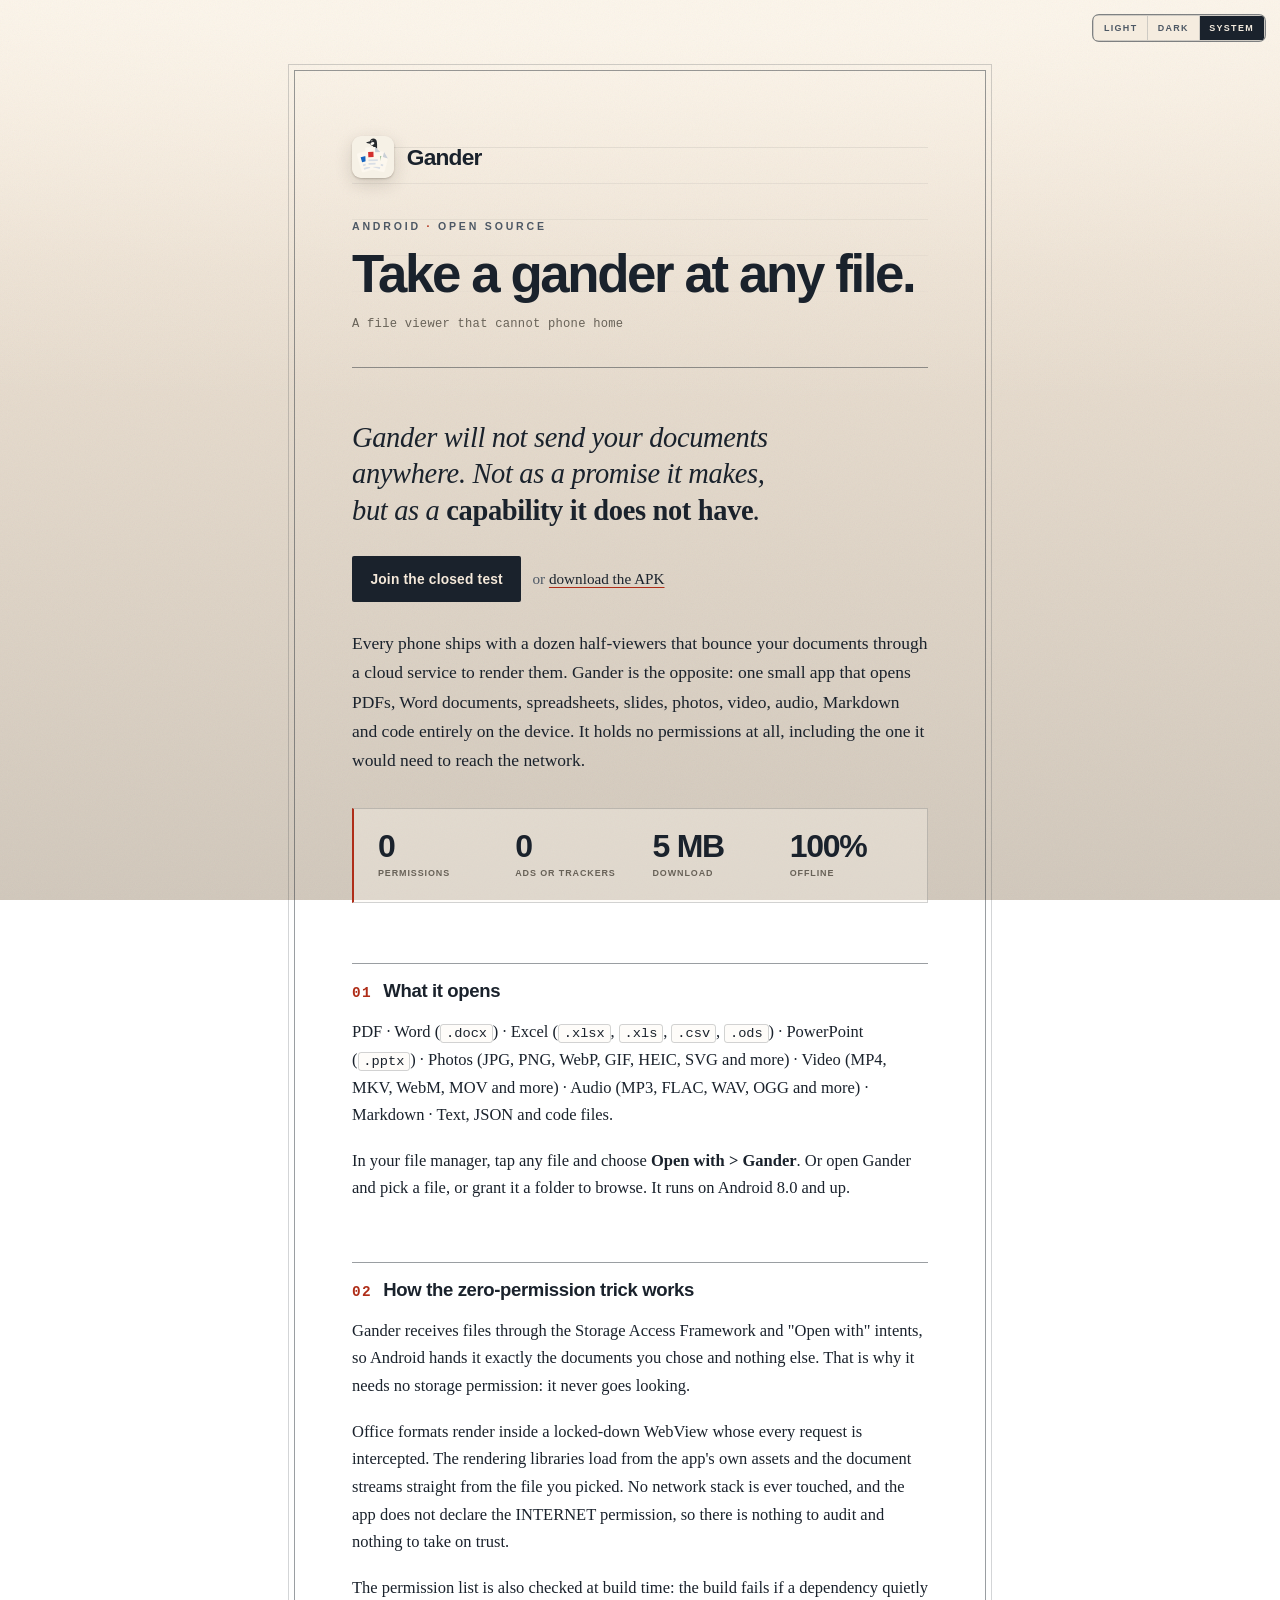
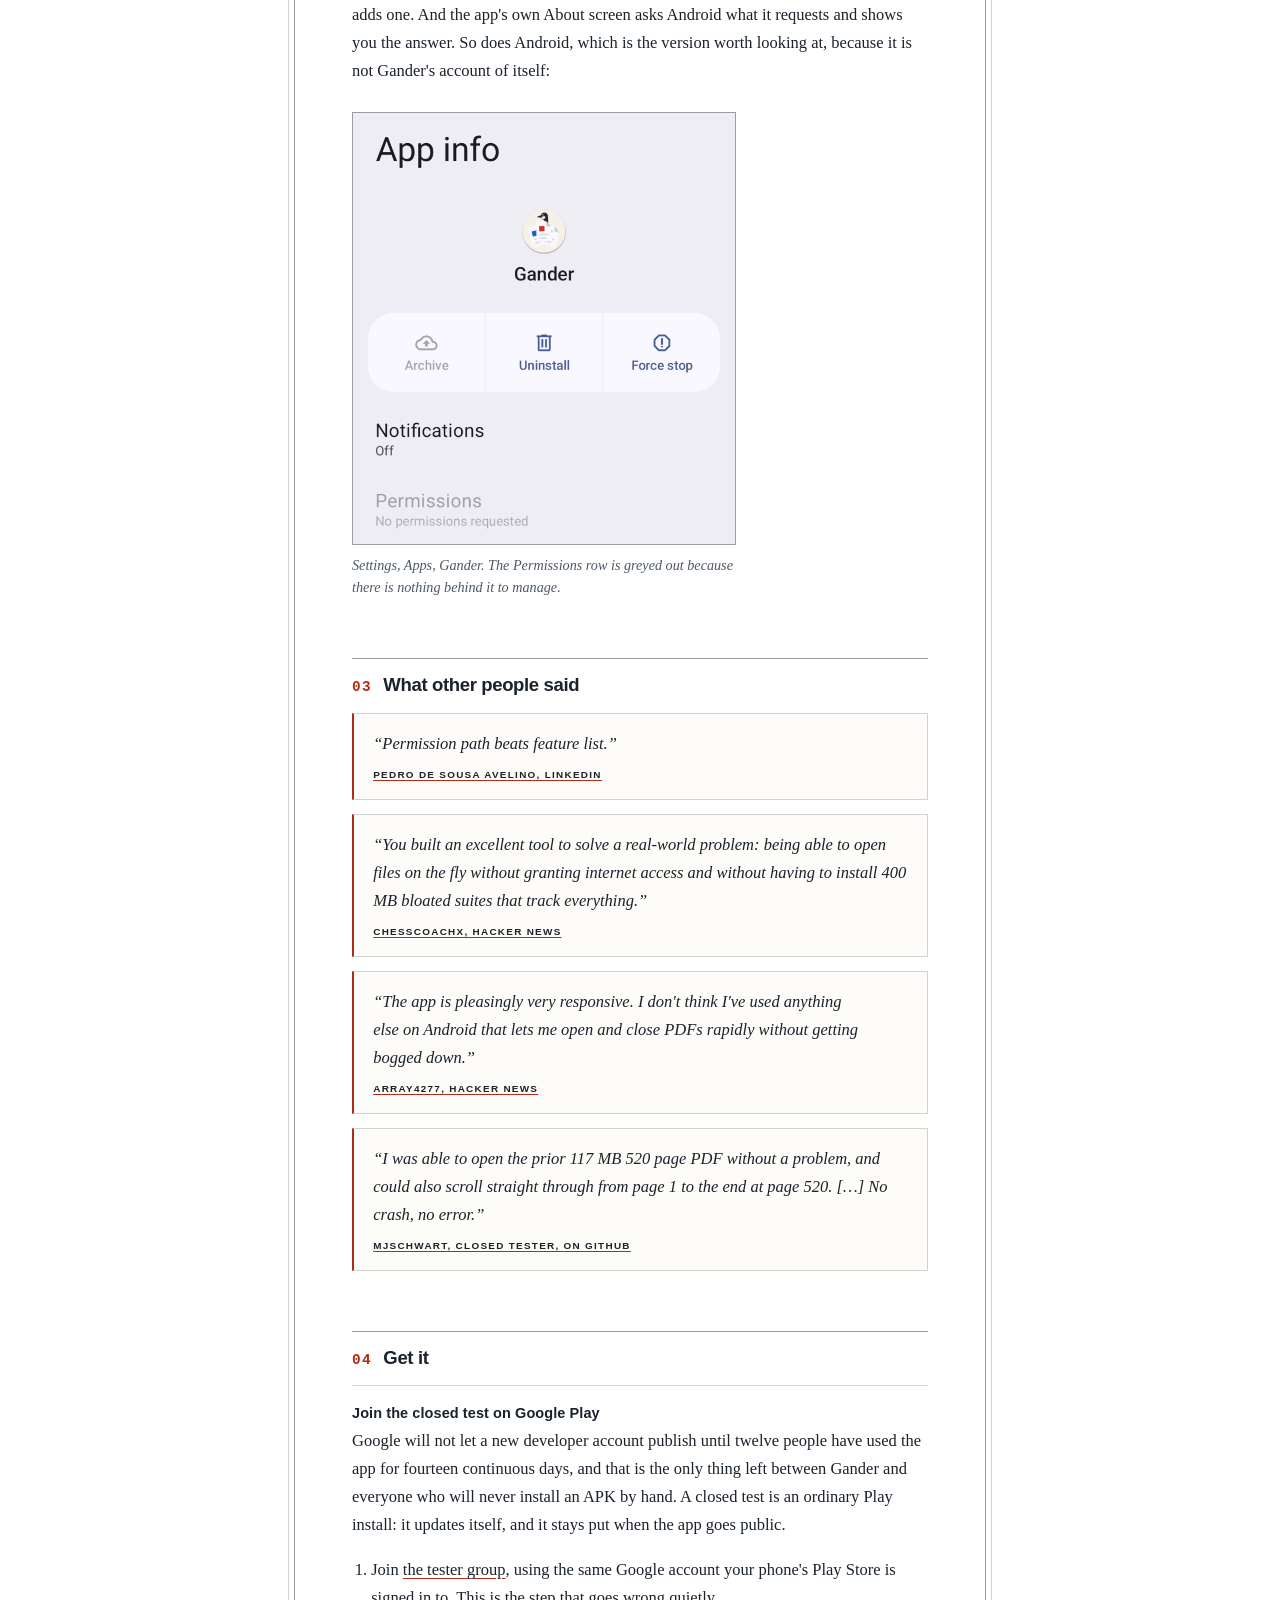
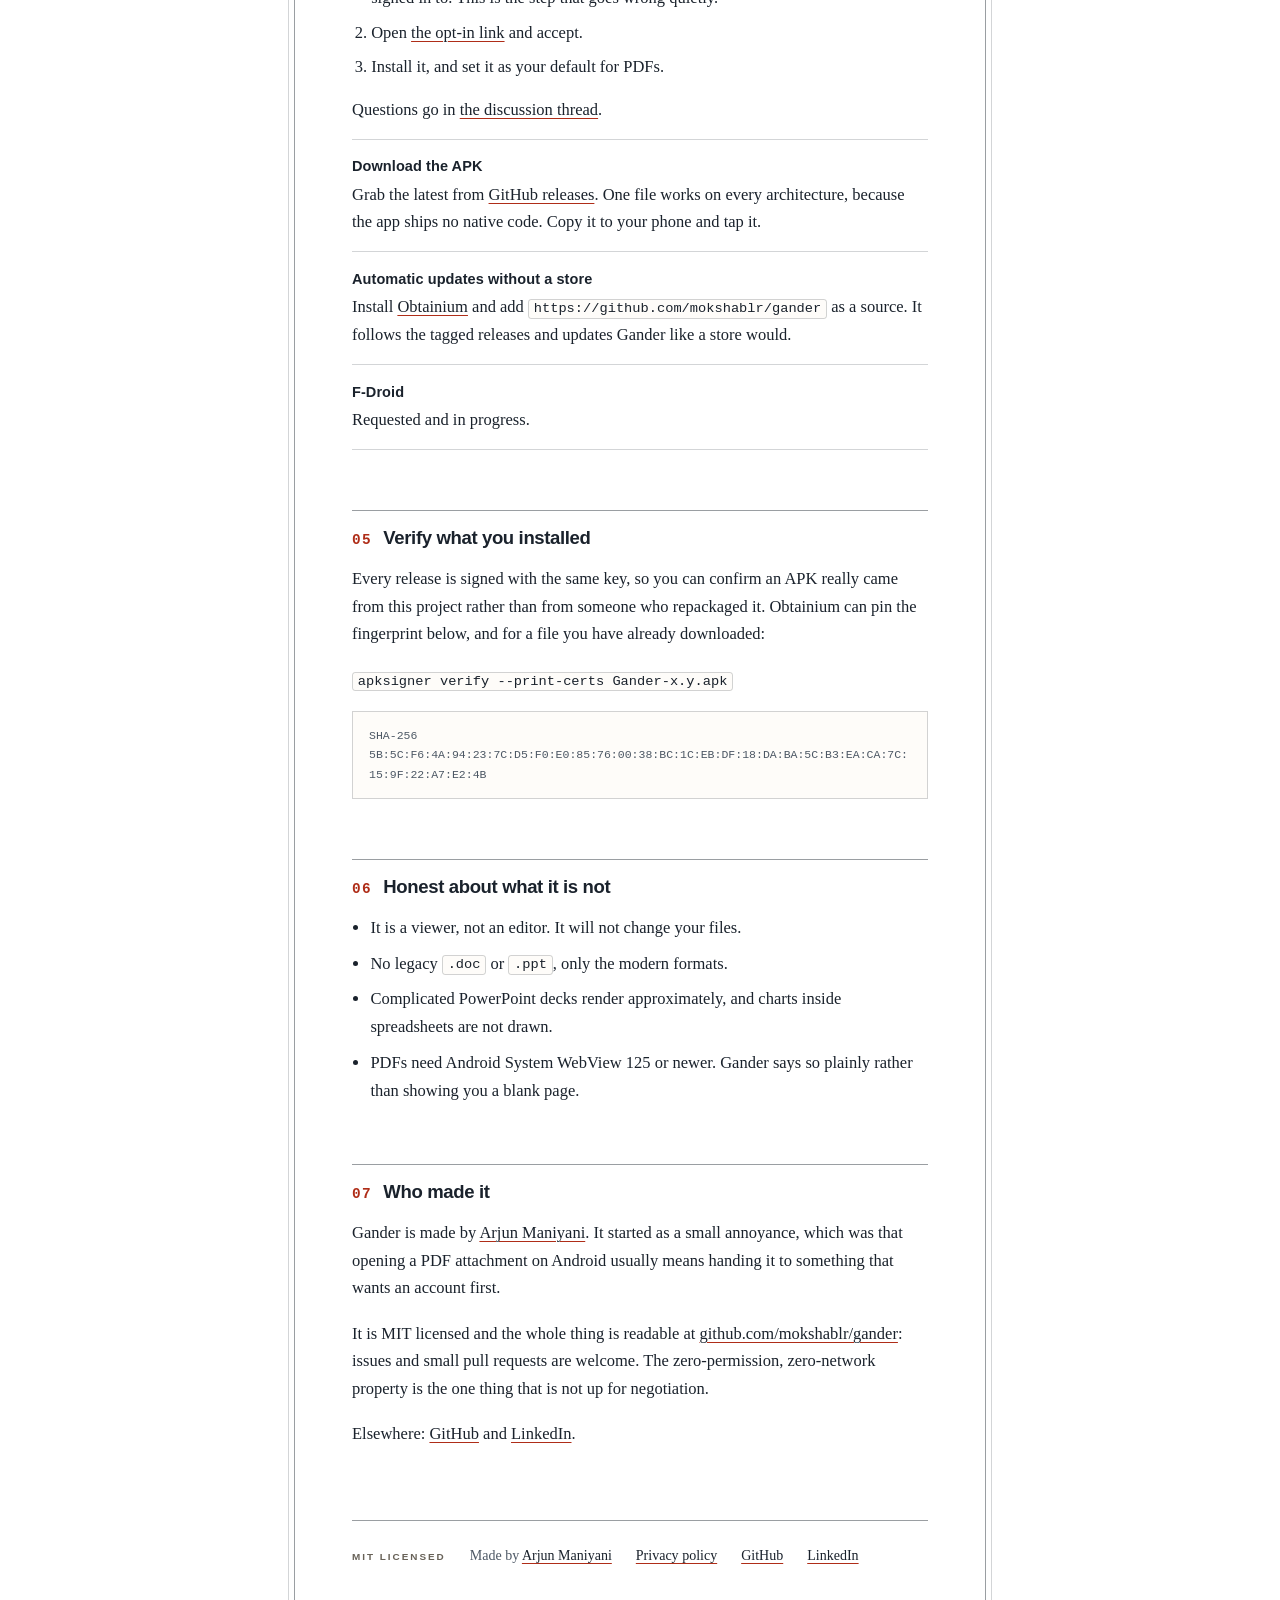
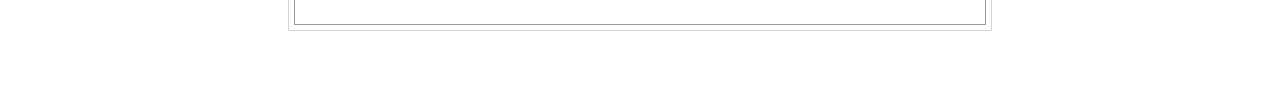
==== docs/index.html @ 634db176 "Bring the tile rendering from main into the test branch # Conflicts: #	.gitignore #	CHANGELOG.md #	a" ====
<!DOCTYPE html>
<html lang="en" data-play="pending">
<head>
<meta charset="utf-8">
<meta name="viewport" content="width=device-width, initial-scale=1">
<title>Gander - offline file viewer for Android</title>
<meta name="description" content="Gander opens PDF, Word, Excel, PowerPoint, photos, video, audio, Markdown and code on Android. Zero permissions, no ads, no trackers, and no internet permission at all.">
<meta name="theme-color" content="#fcf6eb" media="(prefers-color-scheme: light)">
<meta name="theme-color" content="#0f141a" media="(prefers-color-scheme: dark)">
<meta name="author" content="Arjun Maniyani">
<link rel="canonical" href="https://arjun.maniyani.com/gander/">

<meta property="og:type" content="website">
<meta property="og:site_name" content="Gander">
<meta property="og:url" content="https://arjun.maniyani.com/gander/">
<meta property="og:title" content="Gander: take a gander at any file">
<meta property="og:description" content="An offline file viewer for Android. It opens PDF, Word, Excel, PowerPoint, photos, video, audio, Markdown and code on the device. No permissions, and no internet permission at all.">
<meta property="og:image" content="https://arjun.maniyani.com/gander/social-preview.png">
<meta property="og:image:type" content="image/png">
<meta property="og:image:width" content="1280">
<meta property="og:image:height" content="640">
<!-- The alt text deliberately states no download size. That figure is asserted in
     five places already and every one of them has to move together; see the list
     in docs/social-preview.html. This is not becoming a sixth. -->
<meta property="og:image:alt" content="Gander: take a gander at any file. An open source Android viewer for PDF, DOCX, XLSX, PPTX, JPG, MP4, MP3 and Markdown. Zero permissions, no ads or trackers, fully offline.">
<meta name="twitter:card" content="summary_large_image">
<meta name="twitter:title" content="Gander: take a gander at any file">
<meta name="twitter:description" content="An offline file viewer for Android. No permissions, and no internet permission at all.">
<meta name="twitter:image" content="https://arjun.maniyani.com/gander/social-preview.png">
<meta name="twitter:image:alt" content="Gander: take a gander at any file. Zero permissions, no ads or trackers, fully offline.">
<!--
  Served at https://arjun.maniyani.com/gander/. Shares the type, palette and
  printed-sheet frame of privacy.html so the two read as one site, and holds to
  the same rule: no webfonts, no analytics, no external request of any kind. An
  app that ships without the INTERNET permission should not have a home page
  that quietly loads six third-party assets to describe it.

  The JSON-LD is inert data rather than a fetch, so it costs nothing and keeps
  that property. It exists so the authorship is machine-readable: every URL this
  project owns reads "mokshablr", and without this a crawler has no way to tie
  the app to the person who wrote it.

  The og: and twitter: tags above are inert in the same way. The card image is
  fetched by the scraper at LinkedIn or Slack when somebody shares the link, and
  never by a visitor's browser, which loads no image at all until it reaches the
  screenshot in section 02. Both of those files are served from this origin
  rather than hot-linked, so the page still makes no third-party request.
-->
<script type="application/ld+json">
{
  "@context": "https://schema.org",
  "@type": "SoftwareApplication",
  "name": "Gander",
  "description": "Offline file viewer for Android. Opens PDF, Word, Excel, PowerPoint, photos, video, audio, Markdown and code with zero permissions and no internet access.",
  "url": "https://arjun.maniyani.com/gander/",
  "image": "https://arjun.maniyani.com/gander/social-preview.png",
  "applicationCategory": "UtilitiesApplication",
  "operatingSystem": "Android 8.0+",
  "license": "https://opensource.org/licenses/MIT",
  "isAccessibleForFree": true,
  "offers": { "@type": "Offer", "price": "0", "priceCurrency": "USD" },
  "privacyPolicy": "https://arjun.maniyani.com/gander/privacy.html",
  "codeRepository": "https://github.com/mokshablr/gander",
  "author": {
    "@type": "Person",
    "name": "Arjun Maniyani",
    "url": "https://arjun.maniyani.com/",
    "sameAs": ["https://github.com/mokshablr", "https://www.linkedin.com/in/arjun-maniyani/"]
  }
}
</script>
<style>
  /* Both themes are one ground with a light source above it: no panel, so the
     centre and the margins are the same surface, and the depth comes from how
     far that ground falls rather than from stacking surfaces.

     Light took four attempts, and the failures had two causes. The first was
     range: a near-white page has nowhere left to go up, so a brighter top edge
     cannot read as a glow, and the light has to be spent on the fall instead.
     This one drops 0.133 in OKLCH lightness from the top edge to the bottom,
     against 0.094 for the version before it and 0.043 for dark. The second was
     hue. Warm paper that holds its saturation while it darkens turns to gold,
     which is what happened at 0.018 rising to 0.043. Here the chroma falls with
     the lightness, 0.024 down to 0.019, the same ratio dark uses, and the shade
     lands on warm stone rather than tan, which is what shade on paper actually
     does. Nothing here is white; the brightest pixel is #fcf6eb. */
  :root {
    --desk-top:  #f5e9da;
    --desk-bot:  #d2c9bd;
    --sheet:     transparent;
    --sheet-shadow: none;
    /* Light only. Switched off for the two dark selectors further down, so the
       frozen dark palette keeps its plain top-to-bottom wash. */
    --glow: radial-gradient(300% 60% at 50% -8%,
              rgba(252, 246, 236, 1) 0%,
              rgba(252, 246, 236, 0.92) 20%,
              rgba(252, 246, 236, 0.55) 40%,
              rgba(252, 246, 236, 0.18) 64%,
              rgba(252, 246, 236, 0) 88%);
    /* Translucent, not a tint: the block lifts by a fixed amount above whatever
       the ground is doing behind it, the grain carries straight through, and it
       can never harden into the floating white sheet that got rejected. */
    --card:      rgba(252, 246, 236, 0.34);
    --ink:       #1a222c;
    --ink-soft:  #4d5865;
    --ink-faint: #686258;
    --red:       #af2d18;
    --blue:      #14539f;
    --green:     #2b6b2f;
    --rule:      rgba(26, 34, 44, 0.19);
    --rule-firm: rgba(26, 34, 44, 0.44);
    --grain:     0.055;
    --grain-blend: multiply;
    --logo-shadow: 0 1px 2px rgba(44, 36, 25, 0.24), 0 6px 18px rgba(44, 36, 25, 0.16);
    --doc-face:      #fcf7ee;
    --switch-bg:     #f5ecdf;
    --switch-on-bg:  #1a222c;
    --switch-on-fg:  #f2eade;

    --serif: "Iowan Old Style", "Palatino Linotype", Palatino, "Book Antiqua", Georgia, serif;
    --geo:   Futura, "Century Gothic", "Avenir Next", Avenir, "Trebuchet MS", sans-serif;
    --mono:  ui-monospace, "SF Mono", SFMono-Regular, Menlo, Consolas, monospace;
  }

  /* The dark values appear twice on purpose: once for the OS preference and
     once for an explicit choice from the switcher, because a media query and an
     attribute selector cannot be combined in plain CSS. Keep the two in step. */
  @media (prefers-color-scheme: dark) {
    :root:not([data-theme="light"]) {
      --desk-top:  #161d26;
      --desk-bot:  #0e131a;
      --sheet:     transparent;
      --sheet-shadow: none;
      --card:      #1a222c;
      --ink:       #e7e1d5;
      --ink-soft:  #9ba6b2;
      --ink-faint: #6d7883;
      --red:       #e2795f;
      --blue:      #90caf9;
      --green:     #7fb883;
      --rule:      rgba(231, 225, 213, 0.16);
      --rule-firm: rgba(231, 225, 213, 0.30);
      --grain:     0.05;
      --grain-blend: screen;
      --logo-shadow: 0 1px 2px rgba(0,0,0,0.5), 0 3px 12px rgba(0,0,0,0.35);
      --doc-face:      #ffffff;
      --switch-bg:     #1a222c;
      --switch-on-bg:  #e7e1d5;
      --switch-on-fg:  #0e131a;
    }
  }

  :root[data-theme="dark"] {
    --desk-top:  #161d26;
    --desk-bot:  #0e131a;
    --sheet:     transparent;
    --sheet-shadow: none;
    --card:      #1a222c;
    --ink:       #e7e1d5;
    --ink-soft:  #9ba6b2;
    --ink-faint: #6d7883;
    --red:       #e2795f;
    --blue:      #90caf9;
    --green:     #7fb883;
    --rule:      rgba(231, 225, 213, 0.16);
    --rule-firm: rgba(231, 225, 213, 0.30);
    --grain:     0.05;
    --grain-blend: screen;
    --logo-shadow: 0 1px 2px rgba(0,0,0,0.5), 0 3px 12px rgba(0,0,0,0.35);
    --doc-face:      #ffffff;
    --switch-bg:     #1a222c;
    --switch-on-bg:  #e7e1d5;
    --switch-on-fg:  #0e131a;
  }

  /* The glow is the one thing the two themes do not share, and it is deliberately
     kept out of the blocks above so those stay exactly as they were. Dark is a
     plain vertical wash and has to remain one. */
  @media (prefers-color-scheme: dark) {
    :root:not([data-theme="light"]) { --glow: none; }
  }
  :root[data-theme="dark"] { --glow: none; }

  * { box-sizing: border-box; }

  html { -webkit-text-size-adjust: 100%; }

  body {
    margin: 0;
    overflow-x: clip;
    padding: clamp(1.5rem, 5vw, 4rem) clamp(1rem, 5vw, 2rem) 5rem;
    /* Two layers, both pinned to the viewport: a wide soft source sitting just
       off the top edge, over the ramp it falls into. The source is far wider
       than it is tall on purpose, so the sheet and the margins sit at almost
       the same brightness at any given height and the ellipse never resolves
       into a shape you can point at. */
    background-image: var(--glow),
                      linear-gradient(to bottom, var(--desk-top), var(--desk-bot));
    background-attachment: fixed;
    color: var(--ink);
    font-family: var(--serif);
    font-size: clamp(16.5px, 0.55rem + 0.55vw, 18.5px);
    line-height: 1.68;
    -webkit-font-smoothing: antialiased;
    text-rendering: optimizeLegibility;
  }

  /* Paper grain. An inline feTurbulence, so still zero requests. */
  body::before {
    content: "";
    position: fixed;
    inset: 0;
    pointer-events: none;
    z-index: 1;
    opacity: var(--grain);
    mix-blend-mode: var(--grain-blend);
    background-image: url("data:image/svg+xml,%3Csvg xmlns='http://www.w3.org/2000/svg' width='180' height='180'%3E%3Cfilter id='n'%3E%3CfeTurbulence type='fractalNoise' baseFrequency='0.82' numOctaves='4' stitchTiles='stitch'/%3E%3C/filter%3E%3Crect width='180' height='180' filter='url(%23n)'/%3E%3C/svg%3E");
  }

  /* ---- the framed document ---- */

  .sheet {
    position: relative;
    max-width: 44rem;
    margin: 0 auto;
    padding: clamp(2rem, 6vw, 4.5rem) clamp(1.25rem, 5vw, 4rem) clamp(2.5rem, 6vw, 4rem);
    background: var(--sheet);
    box-shadow: var(--sheet-shadow);
    z-index: 2;
  }

  .sheet::before,
  .sheet::after {
    content: "";
    position: absolute;
    pointer-events: none;
  }
  .sheet::before { inset: 0;   border: 1px solid var(--rule); }
  .sheet::after  { inset: 6px; border: 1px solid var(--rule-firm); }

  @media (max-width: 40rem) {
    .sheet::before, .sheet::after { display: none; }
    .sheet { padding-left: 0; padding-right: 0; }
  }

  @media (min-width: 40.001rem) {
    .masthead::before { inset: -1.5rem -1rem 0; }
  }

  /* ---- masthead ---- */

  .masthead {
    position: relative;
    margin-bottom: clamp(2rem, 5vw, 3.25rem);
    padding-bottom: clamp(1.5rem, 3vw, 2rem);
    border-bottom: 1px solid var(--rule-firm);
  }

  .masthead::before {
    content: "";
    position: absolute;
    inset: -1.5rem 0 0;
    z-index: -1;
    background-image: repeating-linear-gradient(
      to bottom,
      transparent 0 35px,
      var(--rule) 35px 36px
    );
    -webkit-mask-image: linear-gradient(to bottom, rgba(0,0,0,0.5), transparent 82%);
            mask-image: linear-gradient(to bottom, rgba(0,0,0,0.5), transparent 82%);
  }

  .lockup {
    display: flex;
    align-items: center;
    gap: 0.8rem;
    margin-bottom: clamp(1.5rem, 4vw, 2.5rem);
  }

  .lockup svg {
    width: 42px;
    height: 42px;
    flex: none;
    border-radius: 9px;
    box-shadow: var(--logo-shadow);
  }

  .wordmark {
    font-family: var(--geo);
    font-weight: 700;
    font-size: 1.42rem;
    letter-spacing: -0.035em;
    line-height: 1;
  }

  .eyebrow {
    font-family: var(--geo);
    font-weight: 700;
    font-size: 0.66rem;
    letter-spacing: 0.265em;
    text-transform: uppercase;
    color: var(--ink-soft);
    margin: 0 0 0.7rem;
  }

  .eyebrow .dot { color: var(--red); }

  h1 {
    font-family: var(--geo);
    font-weight: 700;
    font-size: clamp(2.1rem, 1.2rem + 3.6vw, 3.3rem);
    line-height: 1.02;
    letter-spacing: -0.045em;
    margin: 0 0 0.85rem;
    text-wrap: balance;
  }

  .dateline {
    font-family: var(--mono);
    font-size: 0.76rem;
    letter-spacing: 0.02em;
    color: var(--ink-faint);
    margin: 0;
  }

  /* ---- the claim ---- */

  .claim {
    margin: 0 0 1.5rem;
    font-size: clamp(1.34rem, 0.9rem + 1.7vw, 1.78rem);
    line-height: 1.28;
    font-style: italic;
    letter-spacing: -0.012em;
    text-wrap: balance;
  }

  .claim strong { font-style: normal; font-weight: 600; }

  .lede { font-size: 1.06em; }

  /* ---- the four numbers ---- */

  .stats {
    margin: 2rem 0 2.5rem;
    padding: 1.35rem 1.5rem 1.4rem;
    background: var(--card);
    border: 1px solid var(--rule);
    border-left: 2px solid var(--red);
    /* Column count is fixed at each width rather than left to auto-fit, which
       resolved to three here and stranded the fourth metric alone on a second
       row. Four across or a square; never three and an orphan. */
    display: grid;
    grid-template-columns: repeat(2, minmax(0, 1fr));
    gap: 1.4rem 1.5rem;
  }

  /* 48rem, not 34rem. The four-column width is not monotonic with the viewport:
     the sheet caps at 44rem while its padding keeps growing with 5vw, and below
     40rem that padding drops to zero, so a column is 96px at 560px, 114px at
     640px, 112px at 700px and 114px from 1280px up. Four columns only get the
     114px the longest label needs from 48rem, so below that it stays a square. */
  @media (min-width: 48rem) {
    .stats { grid-template-columns: repeat(4, minmax(0, 1fr)); }
  }

  .stats div { min-width: 0; }

  .stats dt {
    font-family: var(--geo);
    font-weight: 700;
    font-size: clamp(1.5rem, 1.1rem + 1.4vw, 2rem);
    letter-spacing: -0.04em;
    line-height: 1;
    margin: 0 0 0.3rem;
  }

  .stats dd {
    margin: 0;
    font-family: var(--geo);
    font-weight: 700;
    font-size: 0.56rem;
    /* Sized so the longest label, ADS OR TRACKERS, holds one line in a quarter
       column at the *narrowest* the column ever gets. That is not the narrowest
       viewport: the sheet caps at 44rem while its padding keeps growing with
       5vw until 1280px, so the text column shrinks as the window widens. */
    letter-spacing: 0.10em;
    text-transform: uppercase;
    color: var(--ink-faint);
    line-height: 1.4;
    text-wrap: balance;
  }

  /* ---- sections ---- */

  section { margin-top: clamp(2.5rem, 6vw, 3.75rem); }

  h2 {
    font-family: var(--geo);
    font-weight: 700;
    font-size: 1.16rem;
    letter-spacing: -0.02em;
    line-height: 1.25;
    margin: 0 0 1rem;
    padding-top: 0.9rem;
    border-top: 1px solid var(--rule-firm);
    display: flex;
    align-items: baseline;
    gap: 0.7rem;
  }

  /* Sized and weighted to read as part of the heading rather than a speck
     beside it. It was already on the heading's baseline; at a third the height
     and regular weight it just looked dropped. */
  h2 .num {
    font-family: var(--mono);
    font-size: 0.9rem;
    font-weight: 700;
    letter-spacing: 0.1em;
    color: var(--red);
    flex: none;
  }

  p { margin: 0 0 1.1rem; }
  section > p:last-child, li > p:last-child { margin-bottom: 0; }

  ul.kept { margin: 0 0 1.1rem; padding: 0; list-style: none; }

  ul.kept li {
    padding: 0.9rem 0 0.95rem 0;
    border-bottom: 1px solid var(--rule);
  }
  ul.kept li:first-child { border-top: 1px solid var(--rule); }

  ul.kept b {
    font-family: var(--geo);
    font-weight: 700;
    font-size: 0.88em;
    letter-spacing: 0.005em;
    display: block;
    margin-bottom: 0.15rem;
  }

  ul.plain { margin: 0 0 1.1rem; padding-left: 1.15rem; }
  ul.plain li { margin-bottom: 0.5rem; }

  code {
    font-family: var(--mono);
    font-size: 0.83em;
    background: var(--card);
    border: 1px solid var(--rule);
    border-radius: 3px;
    padding: 0.08em 0.35em;
  }

  /* The signing fingerprint. Long, and it must stay copyable in one piece. */
  .fingerprint {
    font-family: var(--mono);
    font-size: 0.72rem;
    line-height: 1.7;
    margin: 0 0 1.1rem;
    padding: 0.85rem 1rem;
    background: var(--card);
    border: 1px solid var(--rule);
    color: var(--ink-soft);
    overflow-wrap: anywhere;
    user-select: all;
  }

  a {
    color: var(--ink);
    text-decoration-color: var(--red);
    text-decoration-thickness: 1px;
    text-underline-offset: 0.18em;
    transition: color 0.15s ease;
  }
  a:hover { color: var(--red); }
  a:focus-visible {
    outline: 2px solid var(--red);
    outline-offset: 3px;
    border-radius: 2px;
  }

  strong { font-weight: 600; }

  /* ---- colophon ---- */

  footer {
    margin-top: clamp(3rem, 7vw, 4.5rem);
    padding-top: 1.4rem;
    border-top: 1px solid var(--rule-firm);
    font-size: 0.85em;
    color: var(--ink-soft);
    display: flex;
    flex-wrap: wrap;
    gap: 0.5rem 1.5rem;
    align-items: baseline;
  }

  footer .mit {
    font-family: var(--geo);
    font-weight: 700;
    font-size: 0.62rem;
    letter-spacing: 0.2em;
    text-transform: uppercase;
    color: var(--ink-faint);
  }

  /* ---- theme switcher ----
     TEMPORARY, for comparing the two palettes during review. To remove it:
     delete this block, the .theme-switch markup, the script at the end of
     the body, and both :root[data-theme="dark"] rules (the token block and
     the --glow: none line), then the media query alone drives the theme
     again exactly as before. */

  .theme-switch {
    position: fixed;
    top: 0.9rem;
    right: 0.9rem;
    z-index: 10;
    display: flex;
    gap: 1px;
    padding: 1px;
    background: var(--rule);
    border: 1px solid var(--rule-firm);
    border-radius: 7px;
    overflow: hidden;
  }

  .theme-switch button {
    font-family: var(--geo);
    font-weight: 700;
    font-size: 0.56rem;
    letter-spacing: 0.15em;
    text-transform: uppercase;
    padding: 0.42rem 0.6rem;
    border: 0;
    cursor: pointer;
    background: var(--switch-bg);
    color: var(--ink-soft);
  }

  .theme-switch button:hover { color: var(--ink); }

  /* Tokens rather than root-scoped overrides: a :root[data-theme] prefix
     outranks [aria-pressed] and was repainting the pressed button's background
     back to the unpressed tone, leaving near-black text on it in dark. */
  .theme-switch button[aria-pressed="true"] {
    background: var(--switch-on-bg);
    color: var(--switch-on-fg);
  }

  .theme-switch button:focus-visible {
    outline: 2px solid var(--red);
    outline-offset: -2px;
  }

  /* ---- motion ----
     Only the logo and the accent rule, as on the policy page. Nothing that
     carries information starts at opacity 0. */

  @media (prefers-reduced-motion: no-preference) {
    .lockup svg {
      animation: settle 0.7s cubic-bezier(0.22, 0.68, 0.3, 1) backwards;
    }
    .wordmark {
      animation: slide 0.7s cubic-bezier(0.22, 0.68, 0.3, 1) 0.08s backwards;
    }
    .stats {
      animation: sweep 0.85s cubic-bezier(0.4, 0, 0.2, 1) 0.25s backwards;
    }
  }

  @keyframes settle {
    from { opacity: 0; transform: translateY(-6px) rotate(-7deg); }
    to   { opacity: 1; transform: none; }
  }

  @keyframes slide {
    from { opacity: 0; transform: translateX(-8px); }
    to   { opacity: 1; transform: none; }
  }

  @keyframes sweep {
    from { border-left-color: transparent; }
    to   { border-left-color: var(--red); }
  }

  /* ---- the ask ----
     One line directly under the numbers. Until now the first thing a visitor
     could act on was two screens down, past three sections of explanation, which
     is a strange way to treat somebody who arrived already convinced. It points
     at the section rather than straight at the opt-in URL on purpose: joining
     the group under a different Google account than the phone's is the step that
     fails silently, so it has to be read before it is done. */

  /* Sits directly under the claim, above the explanation, because the page used
     to carry no ask at all until 886px: past the fold on a phone, and set as a
     sentence when it got there. The lede argues the case for whoever wants it;
     this is for whoever already agrees. It points at the section rather than at
     the opt-in URL, because joining the group under a different Google account
     than the phone's is the step that fails silently, so it has to be read
     first. */

  .cta { margin: 1.7rem 0 1.7rem; }

  .cta .btn {
    display: inline-block;
    font-family: var(--geo);
    font-weight: 700;
    font-size: 0.86rem;
    letter-spacing: 0.015em;
    padding: 0.7rem 1.15rem;
    background: var(--ink);
    color: var(--desk-top);
    text-decoration: none;
    border-radius: 2px;
  }

  .cta .btn:hover { background: var(--red); color: var(--desk-top); }

  .cta .btn:focus-visible { outline-offset: 3px; }

  .cta .aside {
    display: inline-block;
    margin-left: 0.7rem;
    font-family: var(--serif);
    font-size: 0.95rem;
    color: var(--ink-soft);
  }

  /* Google's badge, unmodified and served from here rather than hot-linked.
     Their guidelines set a 28px floor and ask for clear space of a quarter of
     the badge height on every side; 60px and 15px satisfy both. */
  .badge {
    display: block;
    height: 60px;
    width: auto;
    margin: 15px 0;
  }

  /* ---- the permissions screenshot ----
     Android's own App info screen, not Gander's About dialog. The app already
     tells you it holds no permissions; a claim a thing makes about itself is
     exactly the claim a reader discounts, so this is the operating system
     saying it instead. */

  .shot { margin: 1.7rem 0 0; }

  .shot img {
    display: block;
    width: 100%;
    max-width: 24rem;
    height: auto;
    border: 1px solid var(--rule-firm);
  }

  .shot figcaption {
    max-width: 24rem;
    margin-top: 0.65rem;
    font-size: 0.86em;
    font-style: italic;
    line-height: 1.5;
    color: var(--ink-soft);
  }

  /* ---- what other people said ---- */

  ul.said { margin: 0; padding: 0; list-style: none; }
  ul.said > li { margin-bottom: 0.9rem; }
  ul.said > li:last-child { margin-bottom: 0; }

  blockquote {
    margin: 0;
    padding: 1rem 1.2rem 0.95rem;
    background: var(--card);
    border: 1px solid var(--rule);
    border-left: 2px solid var(--red);
  }

  blockquote p {
    margin: 0 0 0.6rem;
    font-style: italic;
    text-wrap: pretty;
  }

  blockquote cite {
    display: block;
    font-style: normal;
    font-family: var(--geo);
    font-weight: 700;
    font-size: 0.62rem;
    letter-spacing: 0.13em;
    text-transform: uppercase;
    color: var(--ink-faint);
  }

  /* ---- the two Play states inside one list row ----
     Both live in a single <li> so that the row's own rules, and the list's top
     border, do not depend on which of the two is showing. */

  ul.kept li > div > :last-child { margin-bottom: 0; }

  ul.kept ol { margin: 0.75rem 0 0.9rem; padding-left: 1.2rem; }
  ul.kept ol li { padding: 0; border: 0; margin-bottom: 0.45rem; }
  /* :first-child is class-level, so ul.kept li:first-child above outranks a
     plain descendant selector and would draw its rule across the nested list. */
  ul.kept ol li:first-child { border-top: 0; }
  ul.kept ol li:last-child { margin-bottom: 0; }


  /* ---- the launch switch ----
     Both Play states ship in the markup; data-play on <html> decides which one
     is shown. At T0, when the store listing starts returning 200, the whole
     procedure is: edit the <html> tag on line 2 to data-play="live", and
     re-upload this one file to cPanel.

     Edit that tag by hand. A find-and-replace for data-play="pending" would
     rewrite the selector below it as well, which switches nothing and quietly
     hides both states at once.

     Written as html[...] and kept last of the ordinary rules so nothing outranks
     them, and nothing else in this stylesheet may set display on a .when-*
     element. It cannot collide with the theme switcher: that only ever writes
     data-theme, and no data-theme rule mentions display. */

  html[data-play="pending"] .when-live    { display: none; }
  html[data-play="live"]    .when-pending { display: none; }

  @media print {
    body {
      background: #fff;
      color: #000;
      font-size: 11pt;
      padding: 0;
    }
    body::before, .masthead::before { display: none; }
    .sheet::before, .sheet::after { display: none; }
    .sheet { max-width: none; padding: 0; background: none; box-shadow: none; }
    .theme-switch { display: none; }
    :root { --doc-face: #ffffff; }
    .stats { border: 1px solid #999; border-left-width: 2px; background: none; }
    .fingerprint { background: none; border: 1px solid #999; }
    blockquote { background: none; border: 1px solid #999; border-left-width: 2px; }
    .cta .btn { background: none; color: #000; border: 1px solid #999; }
    .shot img { border: 1px solid #999; }
    a { color: #000; text-decoration: none; }
    a[href^="http"]::after {
      content: " (" attr(href) ")";
      font-family: monospace;
      font-size: 8.5pt;
      word-break: break-all;
    }
    section, footer { break-inside: avoid; }
    h2 { break-after: avoid; }
  }
</style>
</head>
<body>

<!-- TEMPORARY review control, see .theme-switch in the stylesheet for removal -->
<div class="theme-switch" role="group" aria-label="Colour theme">
  <button type="button" data-set="light">Light</button>
  <button type="button" data-set="dark">Dark</button>
  <button type="button" data-set="system">System</button>
</div>

<div class="sheet">

  <header class="masthead">

    <div class="lockup">
      <svg viewBox="18 18 72 72" role="img" aria-label="Gander app icon">
        <rect x="18" y="18" width="72" height="72" rx="16" fill="#F6F1E6"/>
        <g transform="translate(-3.5,-1)">
          <path fill="#262A2E" d="M64.5,50 L64.5,34 C64.5,29.6 63.9,26.6 62.4,25.1 C61.2,23.9 59.6,23.25 57.9,23.3 C55.1,23.4 52.9,25.3 52.3,28.0 L46.6,29.8 C45.9,30.05 45.9,30.75 46.6,30.95 L52.4,32.3 C53.1,34.1 54.7,35.3 56.6,35.6 C57.7,35.8 58.2,36.7 58.2,38.4 L58.2,50 Z"/>
          <g transform="rotate(-22,56.4,31.9)">
            <path fill="#FDFBF5" d="M52.9,31.9 a3.5,2.4 0 1,0 7.0,0 a3.5,2.4 0 1,0 -7.0,0 Z"/>
          </g>
          <path fill="#F6F1E6" d="M55.6,26.2 a1.0,1.0 0 1,0 0.01,0 Z"/>
        </g>
        <g transform="rotate(-16,43,61)">
          <path fill="var(--doc-face)" d="M33,44 h14 l9,9 v22 q0,3 -3,3 h-20 q-3,0 -3,-3 v-28 q0,-3 3,-3 Z"/>
          <path fill="#C9CFD6" d="M47,44 l9,9 h-9 Z"/>
          <path fill="#1565C0" d="M35,52 h9 v9 h-9 Z"/>
          <path fill="#D9DEE5" d="M35,65 h16 v3 h-16 Z"/>
          <path fill="#D9DEE5" d="M35,71 h12 v3 h-12 Z"/>
        </g>
        <g transform="rotate(14,65,61)">
          <path fill="var(--doc-face)" d="M55,44 h14 l9,9 v22 q0,3 -3,3 h-20 q-3,0 -3,-3 v-28 q0,-3 3,-3 Z"/>
          <path fill="#C9CFD6" d="M69,44 l9,9 h-9 Z"/>
          <path fill="#2E7D32" d="M57,52 h9 v9 h-9 Z"/>
          <path fill="#D9DEE5" d="M57,65 h16 v3 h-16 Z"/>
          <path fill="#D9DEE5" d="M57,71 h12 v3 h-12 Z"/>
        </g>
        <g transform="rotate(-2,54,54)">
          <path fill="var(--doc-face)" d="M44,37 h14 l9,9 v22 q0,3 -3,3 h-20 q-3,0 -3,-3 v-28 q0,-3 3,-3 Z"/>
          <path fill="#C9CFD6" d="M58,37 l9,9 h-9 Z"/>
          <path fill="#D32F2F" d="M46,45 h9 v9 h-9 Z"/>
          <path fill="#D9DEE5" d="M46,58 h16 v3 h-16 Z"/>
          <path fill="#D9DEE5" d="M46,64 h12 v3 h-12 Z"/>
        </g>
      </svg>
      <span class="wordmark">Gander</span>
    </div>

    <p class="eyebrow">Android <span class="dot">&middot;</span> Open source</p>
    <h1>Take a gander at any file.</h1>
    <p class="dateline">A file viewer that cannot phone home</p>

  </header>

  <p class="claim">Gander will not send your documents anywhere. Not as a promise
  it makes, but as a <strong>capability it does not have</strong>.</p>

  <p class="cta">
    <span class="when-pending"><a class="btn" href="#get-it">Join the closed test</a><span
    class="aside">or <a href="https://github.com/mokshablr/gander/releases">download the APK</a></span></span>
    <a class="when-live" href="https://play.google.com/store/apps/details?id=com.arjun.gander"><img
      class="badge" src="play-badge.png" width="646" height="250" alt="Get it on Google Play"></a>
  </p>

  <p class="lede">Every phone ships with a dozen half-viewers that bounce your
  documents through a cloud service to render them. Gander is the opposite: one
  small app that opens PDFs, Word documents, spreadsheets, slides, photos, video,
  audio, Markdown and code entirely on the device. It holds no permissions at
  all, including the one it would need to reach the network.</p>

  <dl class="stats">
    <div><dt>0</dt><dd>Permissions</dd></div>
    <div><dt>0</dt><dd>Ads or trackers</dd></div>
    <div><dt>5 MB</dt><dd>Download</dd></div>
    <div><dt>100%</dt><dd>Offline</dd></div>
  </dl>


  <section>
    <h2><span class="num">01</span> What it opens</h2>

    <p>PDF &middot; Word (<code>.docx</code>) &middot; Excel (<code>.xlsx</code>,
    <code>.xls</code>, <code>.csv</code>, <code>.ods</code>) &middot; PowerPoint
    (<code>.pptx</code>) &middot; Photos (JPG, PNG, WebP, GIF, HEIC, SVG and more)
    &middot; Video (MP4, MKV, WebM, MOV and more) &middot; Audio (MP3, FLAC, WAV,
    OGG and more) &middot; Markdown &middot; Text, JSON and code files.</p>

    <p>In your file manager, tap any file and choose <strong>Open with &gt;
    Gander</strong>. Or open Gander and pick a file, or grant it a folder to
    browse. It runs on Android 8.0 and up.</p>
  </section>

  <section>
    <h2><span class="num">02</span> How the zero-permission trick works</h2>

    <p>Gander receives files through the Storage Access Framework and "Open with"
    intents, so Android hands it exactly the documents you chose and nothing else.
    That is why it needs no storage permission: it never goes looking.</p>

    <p>Office formats render inside a locked-down WebView whose every request is
    intercepted. The rendering libraries load from the app's own assets and the
    document streams straight from the file you picked. No network stack is ever
    touched, and the app does not declare the INTERNET permission, so there is
    nothing to audit and nothing to take on trust.</p>

    <p>The permission list is also checked at build time: the build fails if a
    dependency quietly adds one. And the app's own About screen asks Android what
    it requests and shows you the answer. So does Android, which is the version
    worth looking at, because it is not Gander's account of itself:</p>

    <figure class="shot">
      <img src="permissions.png" width="720" height="813" loading="lazy"
           decoding="async"
           alt="Android's App info screen for Gander. The Permissions row is greyed
                out, and the line under it reads: No permissions requested.">
      <figcaption>Settings, Apps, Gander. The Permissions row is greyed out
      because there is nothing behind it to manage.</figcaption>
    </figure>
  </section>

  <section>
    <h2><span class="num">03</span> What other people said</h2>

    <ul class="said">
      <li>
        <blockquote>
          <p>&ldquo;Permission path beats feature list.&rdquo;</p>
          <cite><a href="https://www.linkedin.com/feed/update/urn:li:activity:7492452879027564544/">Pedro
          de Sousa Avelino, LinkedIn</a></cite>
        </blockquote>
      </li>
      <li>
        <blockquote>
          <p>&ldquo;You built an excellent tool to solve a real-world problem:
          being able to open files on the fly without granting internet access
          and without having to install 400 MB bloated suites that track
          everything.&rdquo;</p>
          <cite><a href="https://news.ycombinator.com/item?id=49121537">chesscoachx,
          Hacker News</a></cite>
        </blockquote>
      </li>
      <li>
        <blockquote>
          <p>&ldquo;The app is pleasingly very responsive. I don't think I've
          used anything else on Android that lets me open and close PDFs rapidly
          without getting bogged down.&rdquo;</p>
          <cite><a href="https://news.ycombinator.com/item?id=49123024">array4277,
          Hacker News</a></cite>
        </blockquote>
      </li>
      <li>
        <blockquote>
          <p>&ldquo;I was able to open the prior 117 MB 520 page PDF without a
          problem, and could also scroll straight through from page 1 to the end
          at page 520. [&hellip;] No crash, no error.&rdquo;</p>
          <cite><a href="https://github.com/mokshablr/gander/issues/16#issuecomment-5383775161">mjschwart,
          closed tester, on GitHub</a></cite>
        </blockquote>
      </li>
    </ul>
  </section>

  <section id="get-it">
    <h2><span class="num">04</span> Get it</h2>

    <ul class="kept">
      <!-- Both Play states are here at once and the data-play attribute on <html>
           picks one. At T0 change it to "live" and re-upload this file; nothing
           else on the page has to move. -->
      <li>
        <div class="when-pending">
          <b>Join the closed test on Google Play</b>
          <p>Google will not let a new developer account publish until twelve
          people have used the app for fourteen continuous days, and that is the
          only thing left between Gander and everyone who will never install an
          APK by hand. A closed test is an ordinary Play install: it updates
          itself, and it stays put when the app goes public.</p>
          <ol>
            <li>Join <a href="https://groups.google.com/g/gander-testers">the
            tester group</a>, using the same Google account your phone's Play
            Store is signed in to. This is the step that goes wrong quietly.</li>
            <li>Open <a href="https://play.google.com/apps/testing/com.arjun.gander">the
            opt-in link</a> and accept.</li>
            <li>Install it, and set it as your default for PDFs.</li>
          </ol>
          <p>Questions go in <a href="https://github.com/mokshablr/gander/discussions/14">the
          discussion thread</a>.</p>
        </div>
        <div class="when-live">
          <b>Google Play</b>
          <p>Gander is on
          <a href="https://play.google.com/store/apps/details?id=com.arjun.gander">Google
          Play</a>, and updates itself from there.</p>
        </div>
      </li>
      <li>
        <b>Download the APK</b>
        Grab the latest from
        <a href="https://github.com/mokshablr/gander/releases">GitHub releases</a>.
        One file works on every architecture, because the app ships no native
        code. Copy it to your phone and tap it.
      </li>
      <li>
        <b>Automatic updates without a store</b>
        Install <a href="https://github.com/ImranR98/Obtainium">Obtainium</a> and
        add <code>https://github.com/mokshablr/gander</code> as a source. It
        follows the tagged releases and updates Gander like a store would.
      </li>
      <li>
        <b>F-Droid</b>
        Requested and in progress.
      </li>
    </ul>
  </section>

  <section>
    <h2><span class="num">05</span> Verify what you installed</h2>

    <p>Every release is signed with the same key, so you can confirm an APK really
    came from this project rather than from someone who repackaged it. Obtainium
    can pin the fingerprint below, and for a file you have already downloaded:</p>

    <p><code>apksigner verify --print-certs Gander-x.y.apk</code></p>

    <p class="fingerprint">SHA-256<br>
    5B:5C:F6:4A:94:23:7C:D5:F0:E0:85:76:00:38:BC:1C:EB:DF:18:DA:BA:5C:B3:EA:CA:7C:15:9F:22:A7:E2:4B</p>
  </section>

  <section>
    <h2><span class="num">06</span> Honest about what it is not</h2>

    <ul class="plain">
      <li>It is a viewer, not an editor. It will not change your files.</li>
      <li>No legacy <code>.doc</code> or <code>.ppt</code>, only the modern formats.</li>
      <li>Complicated PowerPoint decks render approximately, and charts inside
      spreadsheets are not drawn.</li>
      <li>PDFs need Android System WebView 125 or newer. Gander says so plainly
      rather than showing you a blank page.</li>
    </ul>
  </section>

  <section>
    <h2><span class="num">07</span> Who made it</h2>

    <p>Gander is made by <a href="https://arjun.maniyani.com/">Arjun Maniyani</a>.
    It started as a small annoyance, which was that opening a PDF attachment on
    Android usually means handing it to something that wants an account first.</p>

    <p>It is MIT licensed and the whole thing is readable at
    <a href="https://github.com/mokshablr/gander">github.com/mokshablr/gander</a>:
    issues and small pull requests are welcome. The zero-permission,
    zero-network property is the one thing that is not up for negotiation.</p>

    <p>Elsewhere: <a rel="me" href="https://github.com/mokshablr">GitHub</a> and
    <a rel="me" href="https://www.linkedin.com/in/arjun-maniyani/">LinkedIn</a>.</p>
  </section>

  <footer>
    <span class="mit">MIT licensed</span>
    <span>Made by <a href="https://arjun.maniyani.com/">Arjun Maniyani</a></span>
    <span><a href="privacy.html">Privacy policy</a></span>
    <span><a href="https://github.com/mokshablr/gander">GitHub</a></span>
    <span><a rel="me" href="https://www.linkedin.com/in/arjun-maniyani/">LinkedIn</a></span>
  </footer>

</div>

<!-- TEMPORARY, with the switcher. No storage of any kind: the choice lasts
     until the page is reloaded. A privacy policy that says nothing is kept has
     no business keeping a theme preference to say it with. -->
<script>
(function () {
  var root = document.documentElement;
  var buttons = document.querySelectorAll(".theme-switch button");

  function apply(choice) {
    if (choice === "light" || choice === "dark") root.setAttribute("data-theme", choice);
    else { root.removeAttribute("data-theme"); choice = "system"; }
    for (var i = 0; i < buttons.length; i++) {
      buttons[i].setAttribute("aria-pressed", buttons[i].dataset.set === choice);
    }
  }

  for (var i = 0; i < buttons.length; i++) {
    buttons[i].addEventListener("click", function () { apply(this.dataset.set); });
  }

  apply("system");
})();
</script>

</body>
</html>
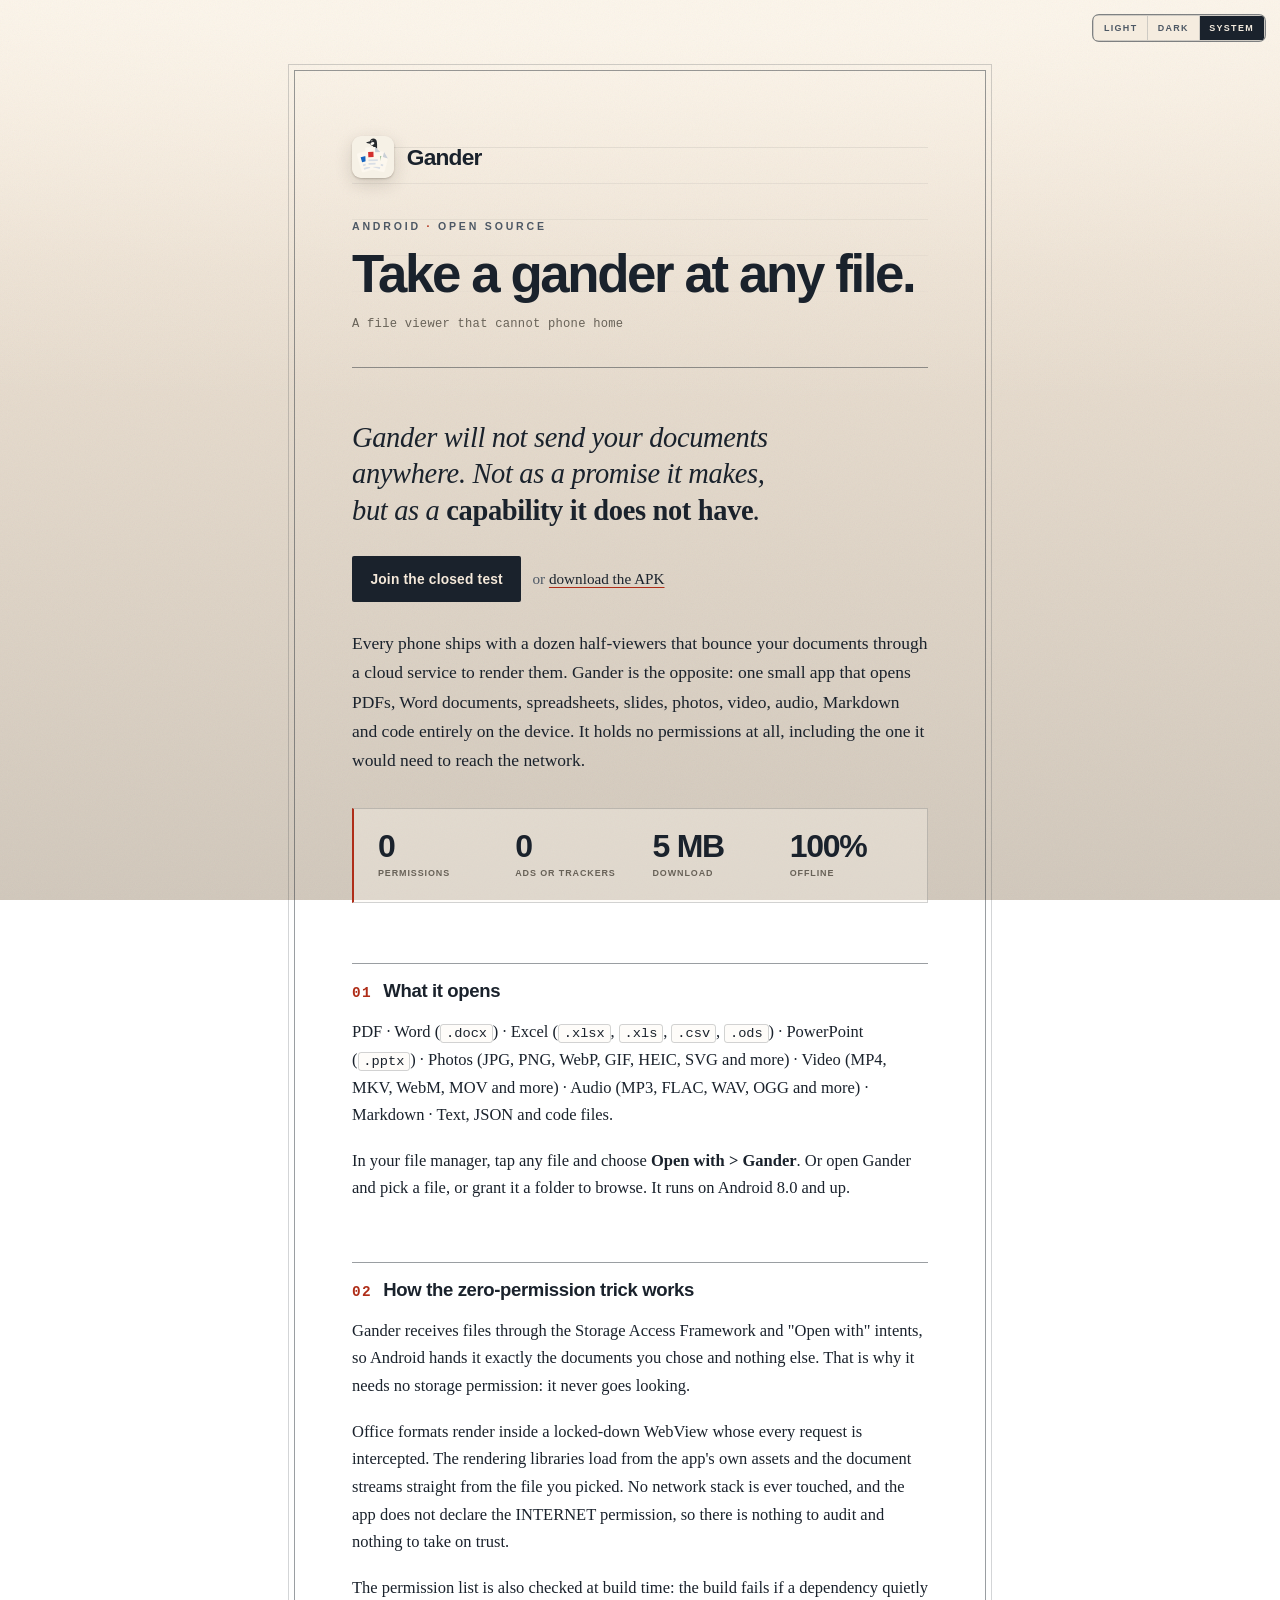
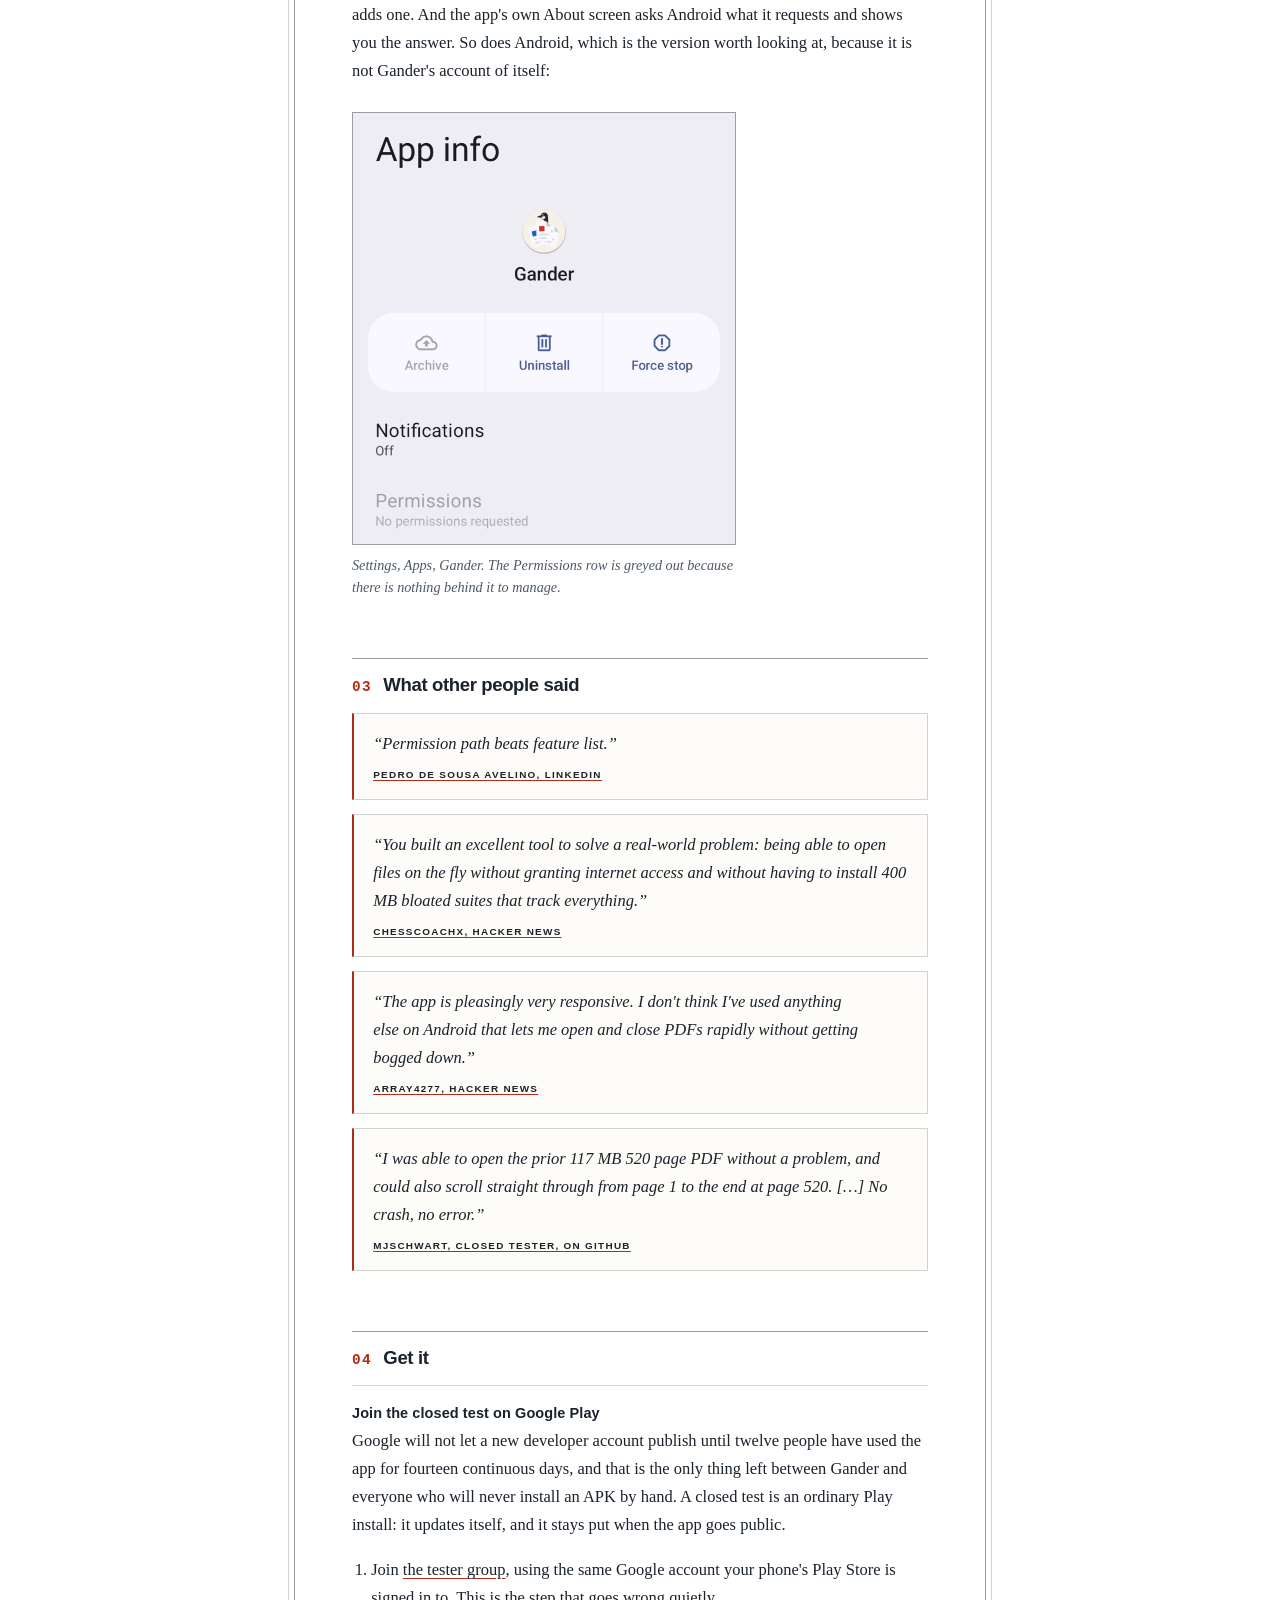
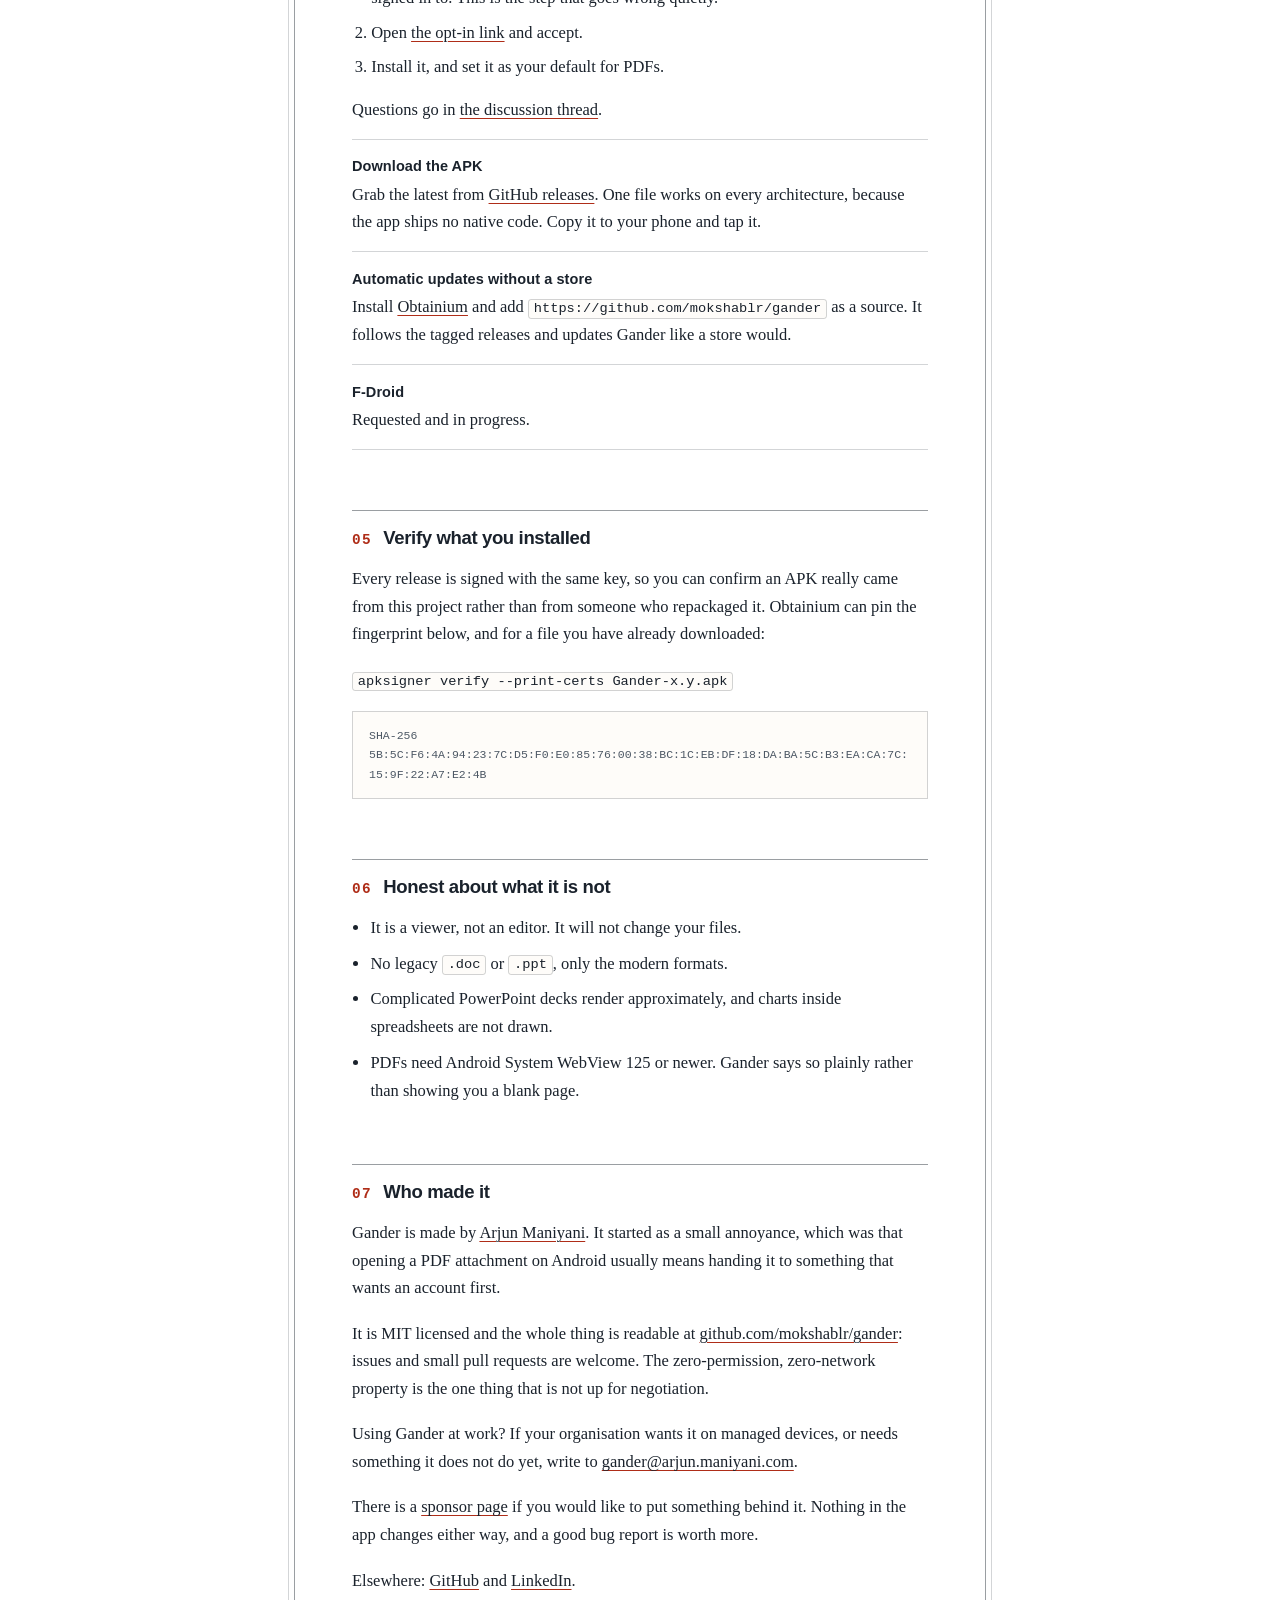
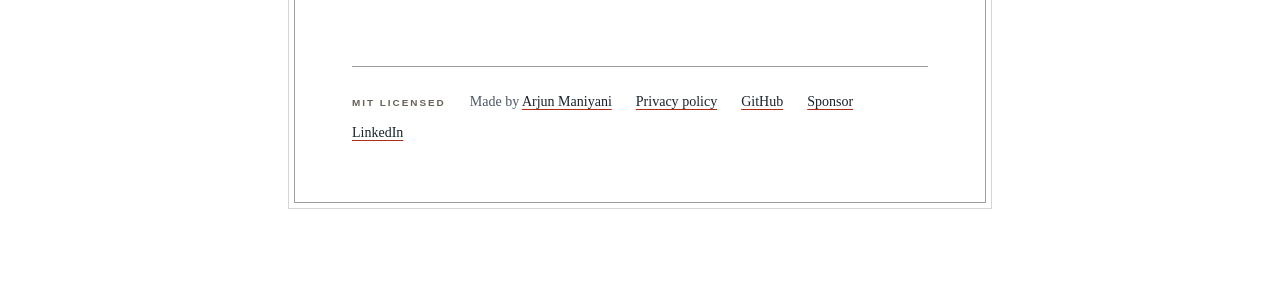
==== commit a103e2ce: "Merge branch 'main' into test-suite # Conflicts: #	app/build.gradle.kts" ====
--- a/docs/index.html
+++ b/docs/index.html
@@ -1008,6 +1008,14 @@
     issues and small pull requests are welcome. The zero-permission,
     zero-network property is the one thing that is not up for negotiation.</p>
 
+    <p>Using Gander at work? If your organisation wants it on managed devices, or
+    needs something it does not do yet, write to
+    <a href="mailto:gander@arjun.maniyani.com">gander@arjun.maniyani.com</a>.</p>
+
+    <p>There is a <a href="https://github.com/sponsors/mokshablr">sponsor page</a>
+    if you would like to put something behind it. Nothing in the app changes
+    either way, and a good bug report is worth more.</p>
+
     <p>Elsewhere: <a rel="me" href="https://github.com/mokshablr">GitHub</a> and
     <a rel="me" href="https://www.linkedin.com/in/arjun-maniyani/">LinkedIn</a>.</p>
   </section>
@@ -1017,6 +1025,7 @@
     <span>Made by <a href="https://arjun.maniyani.com/">Arjun Maniyani</a></span>
     <span><a href="privacy.html">Privacy policy</a></span>
     <span><a href="https://github.com/mokshablr/gander">GitHub</a></span>
+    <span><a href="https://github.com/sponsors/mokshablr">Sponsor</a></span>
     <span><a rel="me" href="https://www.linkedin.com/in/arjun-maniyani/">LinkedIn</a></span>
   </footer>
 
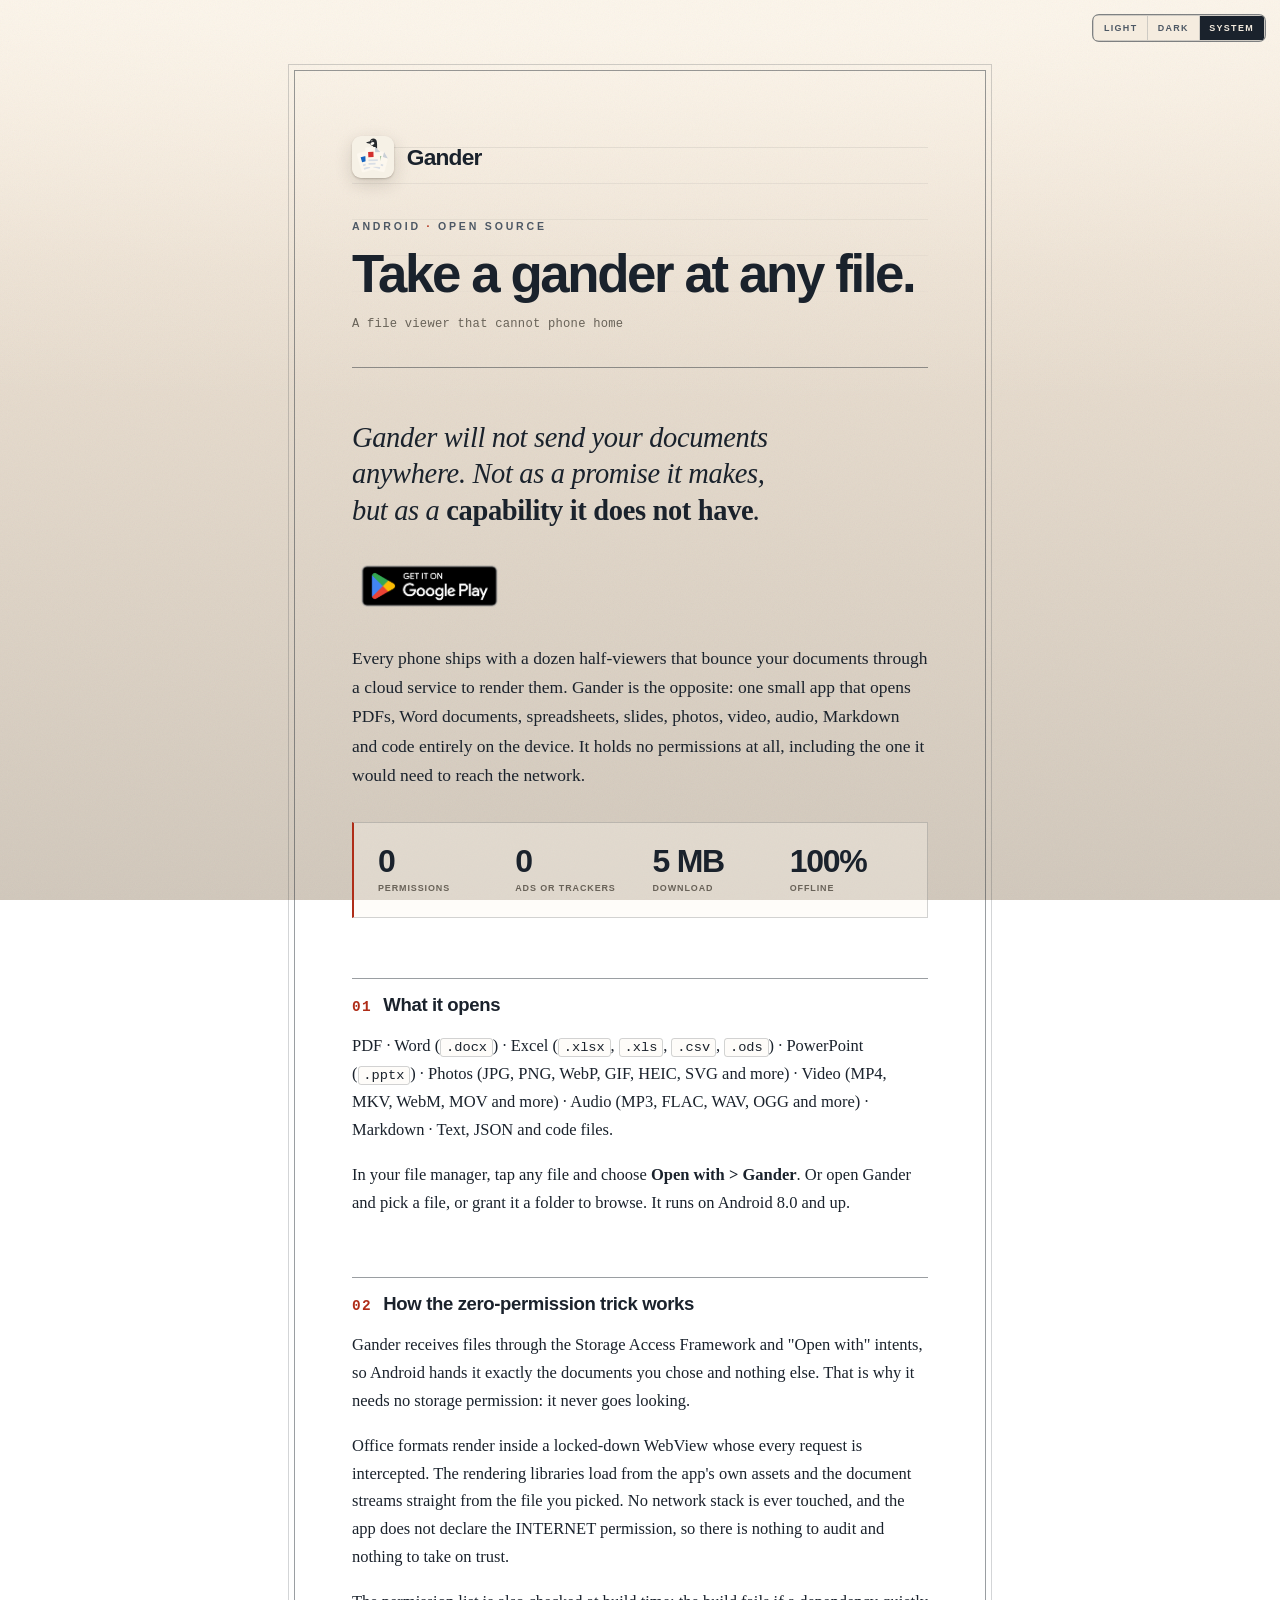
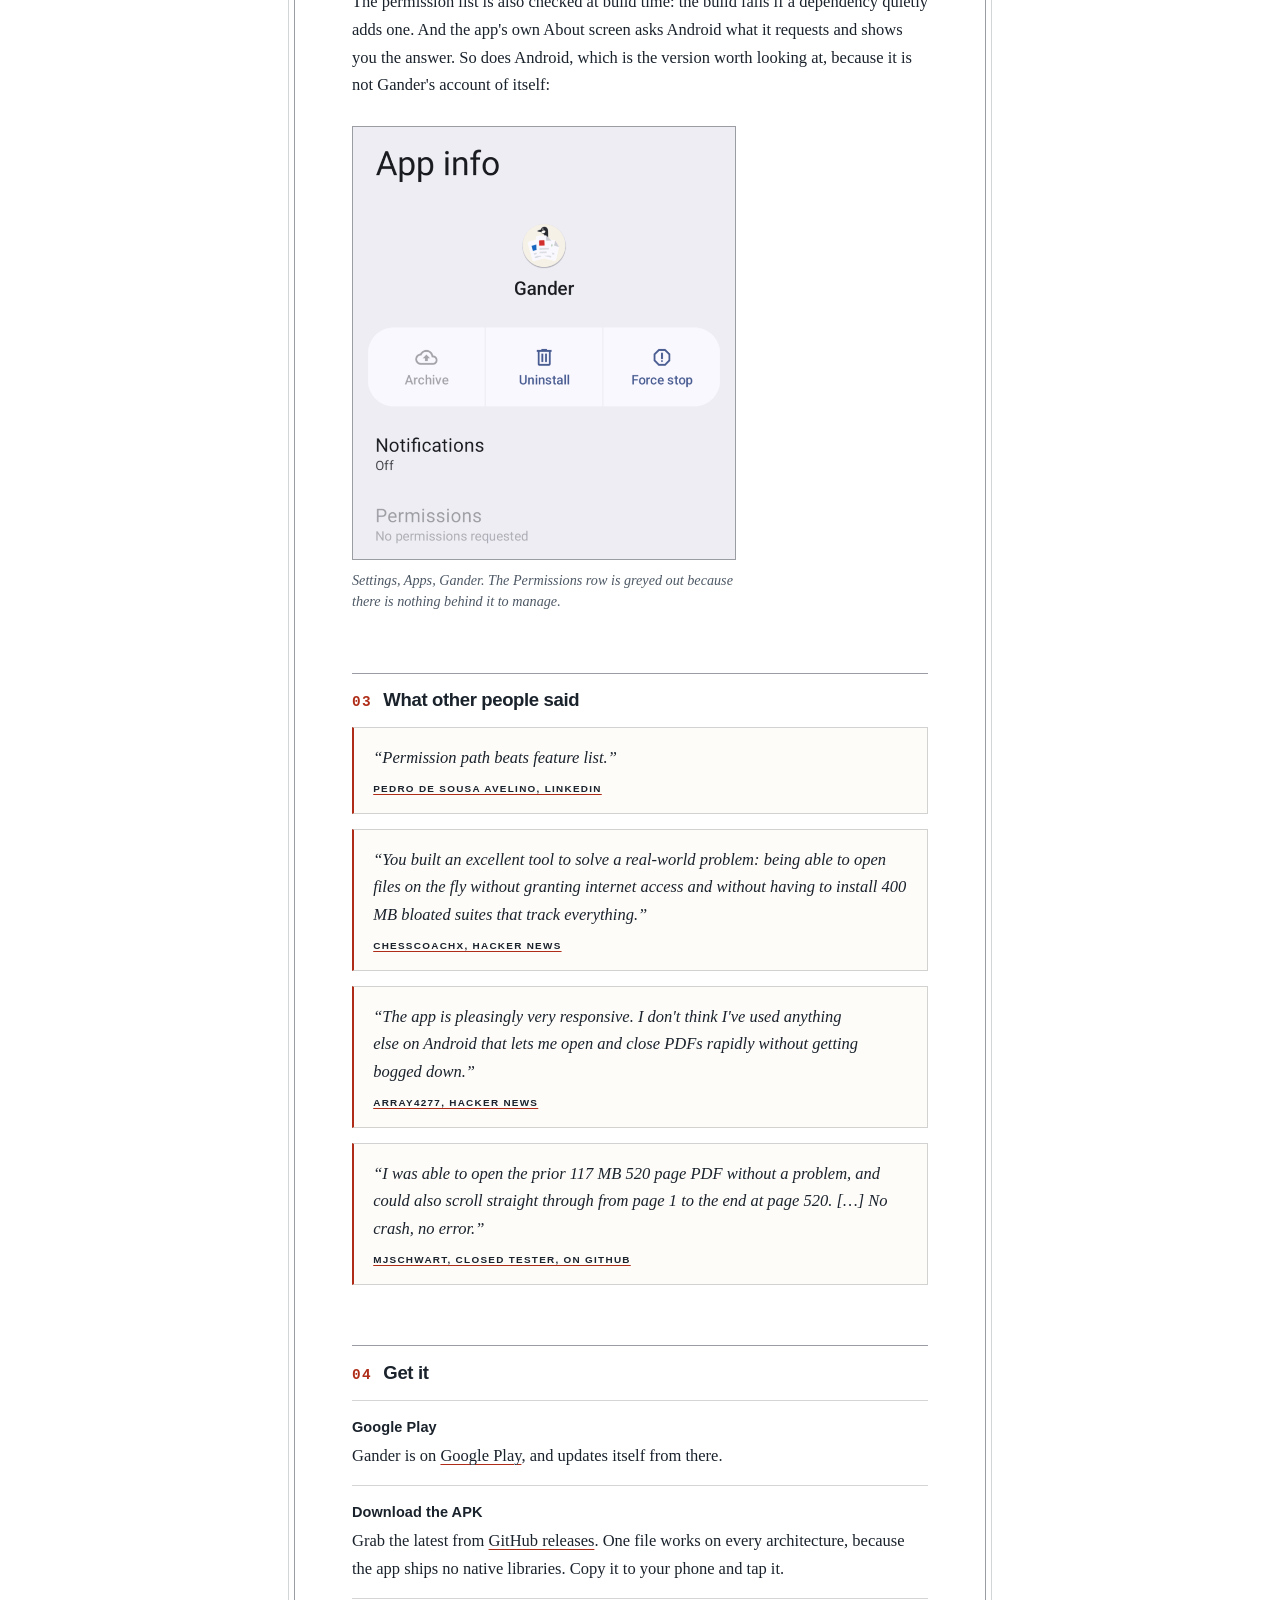
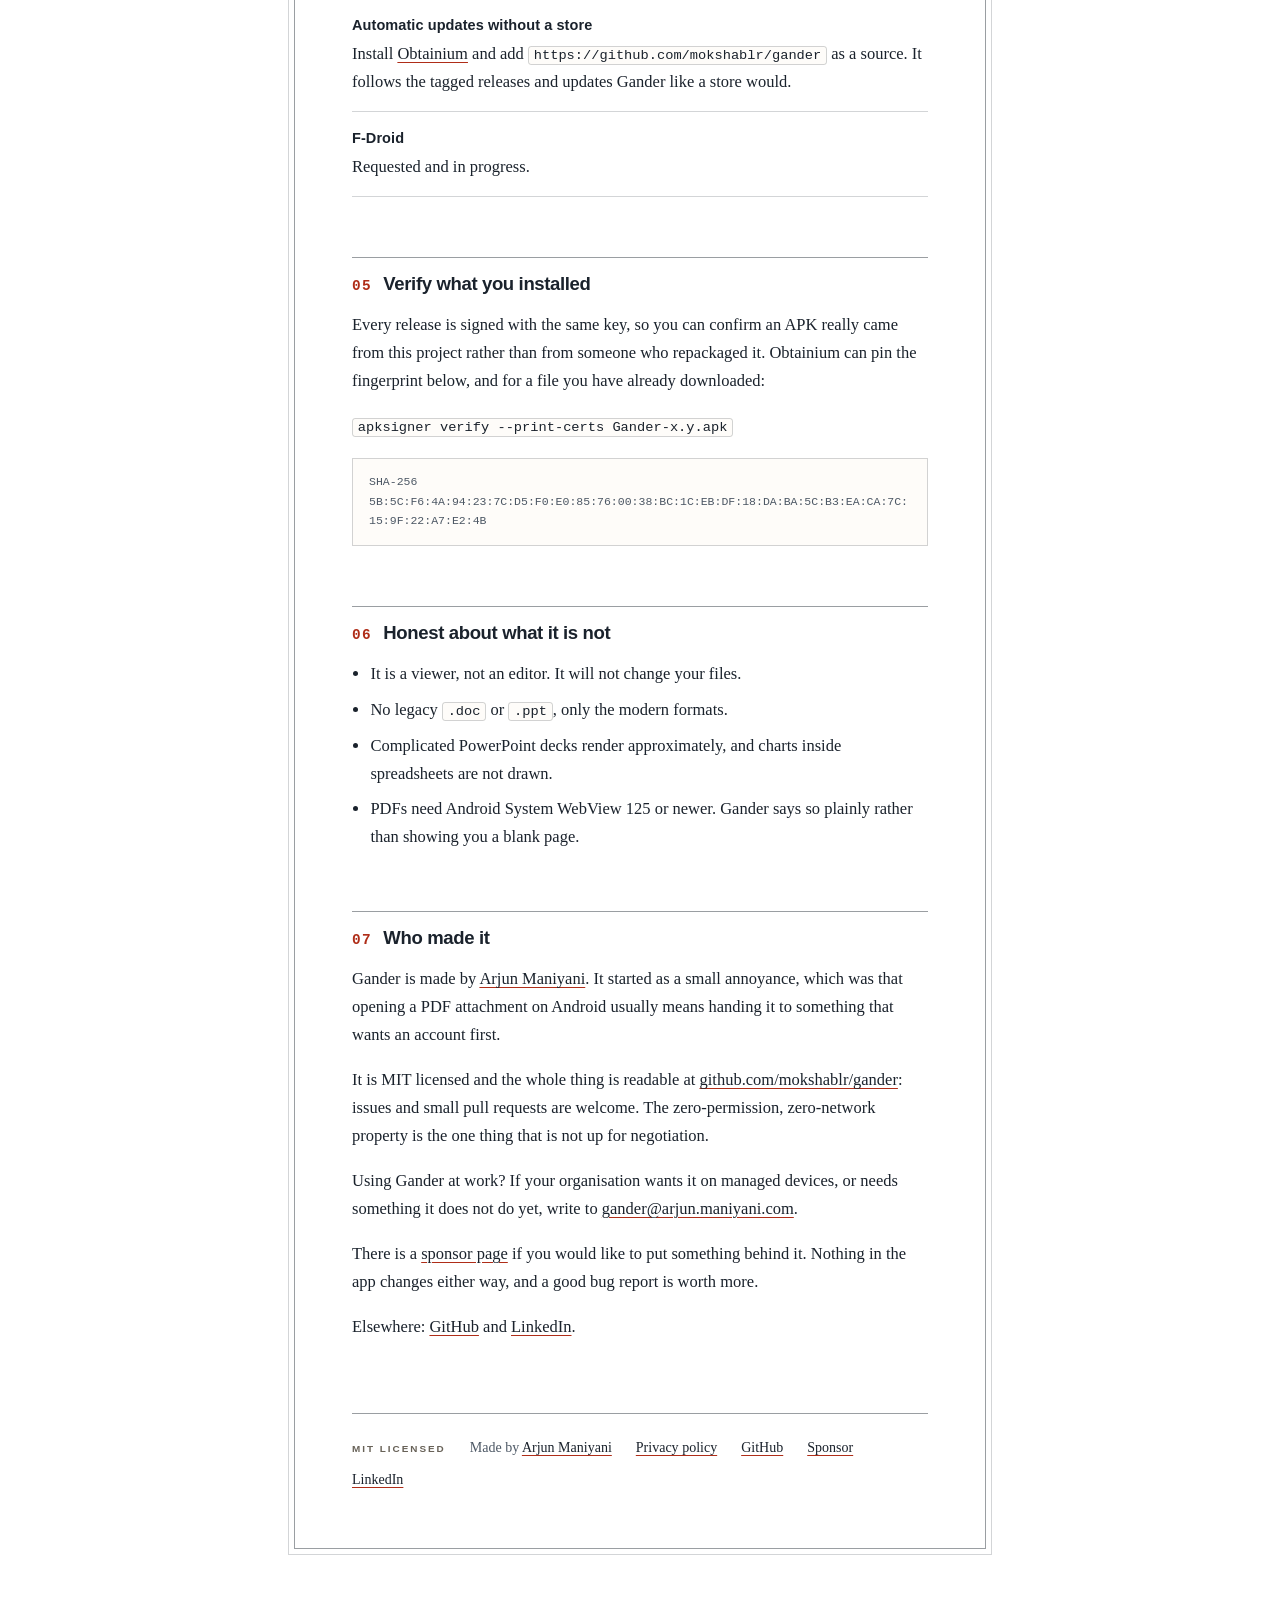
==== commit d8e4439f: "Show the Play badge ahead of the listing, say why in the switch, and fix the native-code wording" ====
--- a/docs/index.html
+++ b/docs/index.html
@@ -1,5 +1,5 @@
 <!DOCTYPE html>
-<html lang="en" data-play="pending">
+<html lang="en" data-play="live">
 <head>
 <meta charset="utf-8">
 <meta name="viewport" content="width=device-width, initial-scale=1">
@@ -710,11 +710,16 @@
 
   /* ---- the launch switch ----
      Both Play states ship in the markup; data-play on <html> decides which one
-     is shown. At T0, when the store listing starts returning 200, the whole
-     procedure is: edit the <html> tag on line 2 to data-play="live", and
-     re-upload this one file to cPanel.
-
-     Edit that tag by hand. A find-and-replace for data-play="pending" would
+     is shown.
+
+     ALREADY FLIPPED, 2026-09-12, and deliberately ahead of the listing.
+     Arjun's call: the live state went up before the store listing returns 200,
+     so this page shows the Play badge pointing at a listing that still 404s,
+     and the closed-test and APK links stay hidden until it goes live. That is
+     intentional. Do not set this back to "pending". Line 2 here matches what is
+     on cPanel so that re-uploading this file cannot silently revert it.
+
+     Edit that tag by hand. A find-and-replace for data-play="live" would
      rewrite the selector below it as well, which switches nothing and quietly
      hides both states at once.
 
@@ -955,7 +960,7 @@
         Grab the latest from
         <a href="https://github.com/mokshablr/gander/releases">GitHub releases</a>.
         One file works on every architecture, because the app ships no native
-        code. Copy it to your phone and tap it.
+        libraries. Copy it to your phone and tap it.
       </li>
       <li>
         <b>Automatic updates without a store</b>
